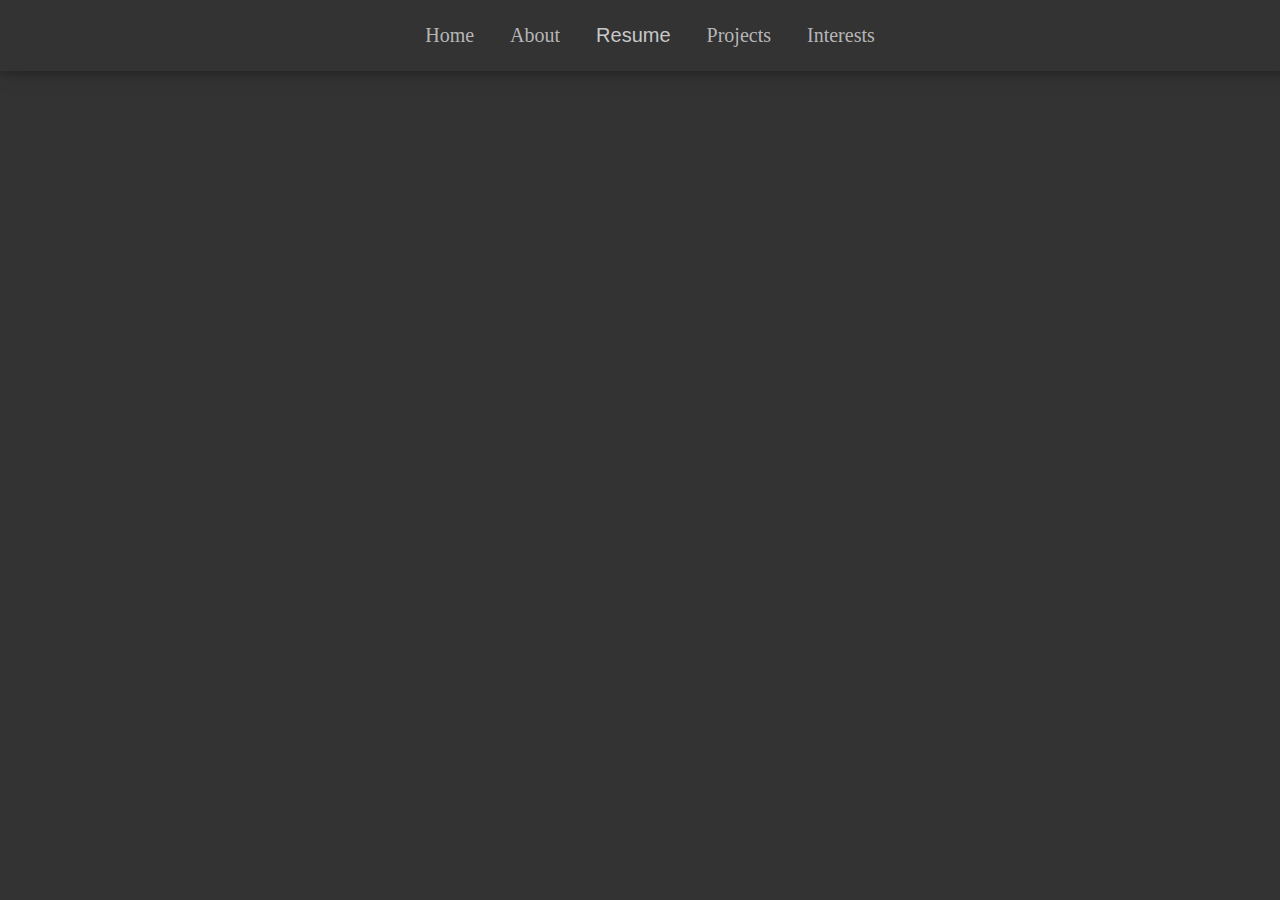
==== index.html @ 17998bdd "Rename test.html to index.html" ====
<!DOCTYPE html>
<html>
<head>
    <title>Sarat Chandra's Portfolio</title>
    <link rel="stylesheet" type="text/css" href="assests/styles/styles.css">
</head>
<body>

    <div class="navbar">
        <ul>
            <li><a href="#">Home</a></li>
            <li><a href="#">About</a></li>
            <li><button>Resume</button></li>
            <li><a href="#">Projects</a></li>
            <li><a href="#">Interests</a></li>
        </ul>
    </div>
    <div id="particles-js"></div>
    <script src="particles.js"></script>
</body>
<script>
    particlesJS.load('particles-js', 'assests/misc/particles.json', function() {
        console.log('callback - particles.js config loaded');
    });
</script>
</html>
---- assests/styles/styles.css ----
body {
    background-color: #333;
}

.navbar {
    position: fixed;
    top: 0;
    left: 0;
    width: 100%;
    background-color: rgb(51, 51, 51, 0.9);
    padding: 10px;
    text-align: center;
    z-index: 9999;
    box-shadow: 0 4px 8px 0 rgba(0, 0, 0, 0.2), 0 6px 20px 0 rgba(0, 0, 0, 0.10);

}

.navbar ul {
    list-style-type: none;
    margin: 0;
    padding: 0;
    overflow: hidden;
    background-color: #333;
}

.navbar li {
    display: inline-block;
}

.navbar li a {
    display: block;
    font-size: 20px;
    color: rgb(200, 200, 200, 0.9);
    text-align: center;
    padding: 14px 16px;
    text-decoration: none;
}

.navbar li a:hover {
    color: white;
    font-style: bold;
}

.navbar button {
    background-color: #333; /* Green */
    color: rgb(200, 200, 200);
    border: none;
    padding: 14px 16px;
    text-align: center;
    text-decoration: none;
    display: inline-block;
    font-size: 16px;
    font-size: 20px;
    transition-duration: 0.4s;
    cursor: pointer;
    border-radius: 40px;
    border-color: #f44336;
    border-width: 4px;
}

.navbar button:hover {
    background-color: #f44336;
    color: white;
}
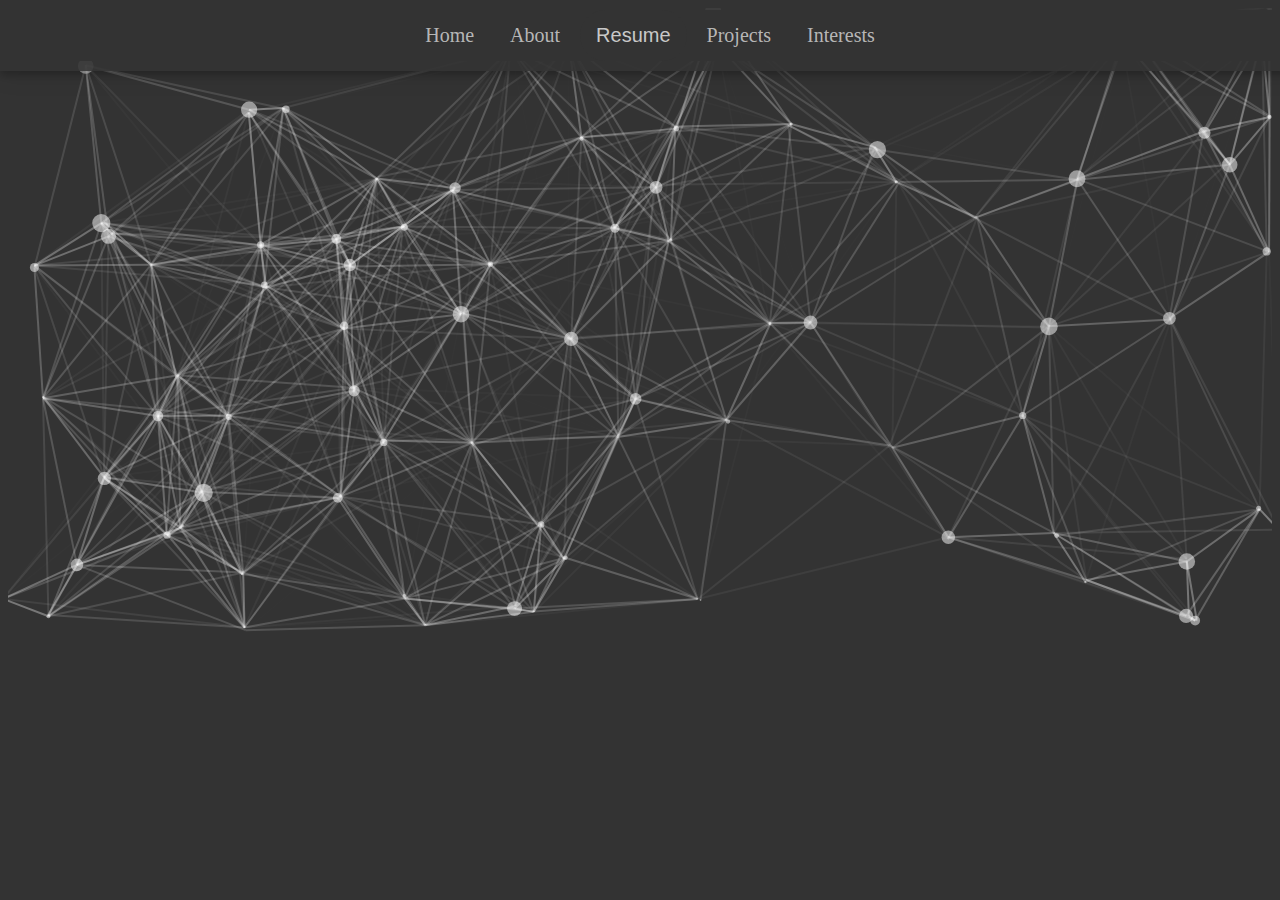
==== commit 263c1bf8: "Check Particles" ====
--- a/index.html
+++ b/index.html
@@ -16,7 +16,7 @@
         </ul>
     </div>
     <div id="particles-js"></div>
-    <script src="particles.js"></script>
+    <script src="assests/scripts/particles.js"></script>
 </body>
 <script>
     particlesJS.load('particles-js', 'assests/misc/particles.json', function() {
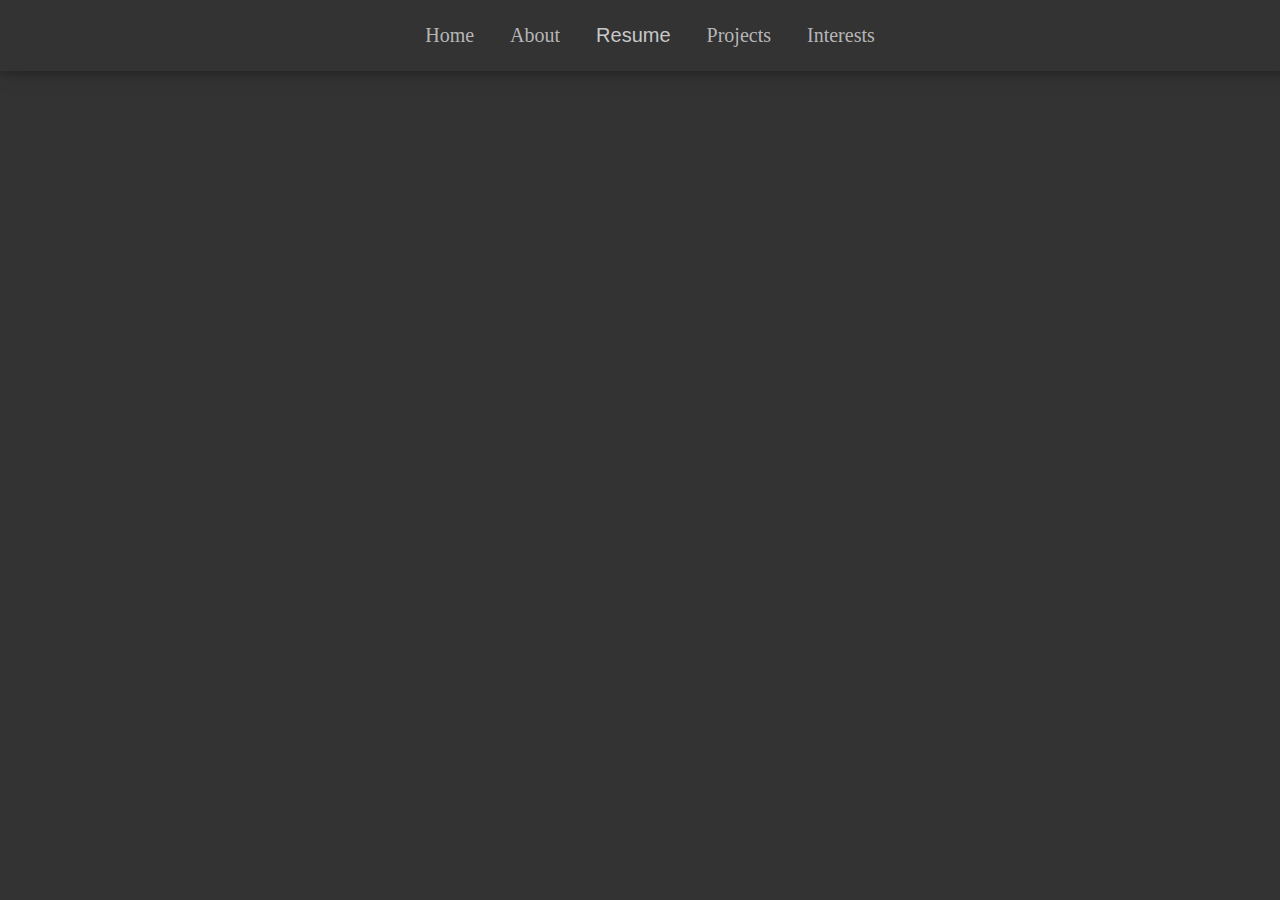
==== commit 532d4460: "Blocked Particles" ====
--- a/index.html
+++ b/index.html
@@ -15,12 +15,12 @@
             <li><a href="#">Interests</a></li>
         </ul>
     </div>
-    <div id="particles-js"></div>
-    <script src="assests/scripts/particles.js"></script>
+    <!-- <div id="particles-js"></div>
+    <script src="assests/scripts/particles.js"></script> -->
 </body>
-<script>
+<!-- <script>
     particlesJS.load('particles-js', 'assests/misc/particles.json', function() {
         console.log('callback - particles.js config loaded');
     });
-</script>
+</script> -->
 </html>
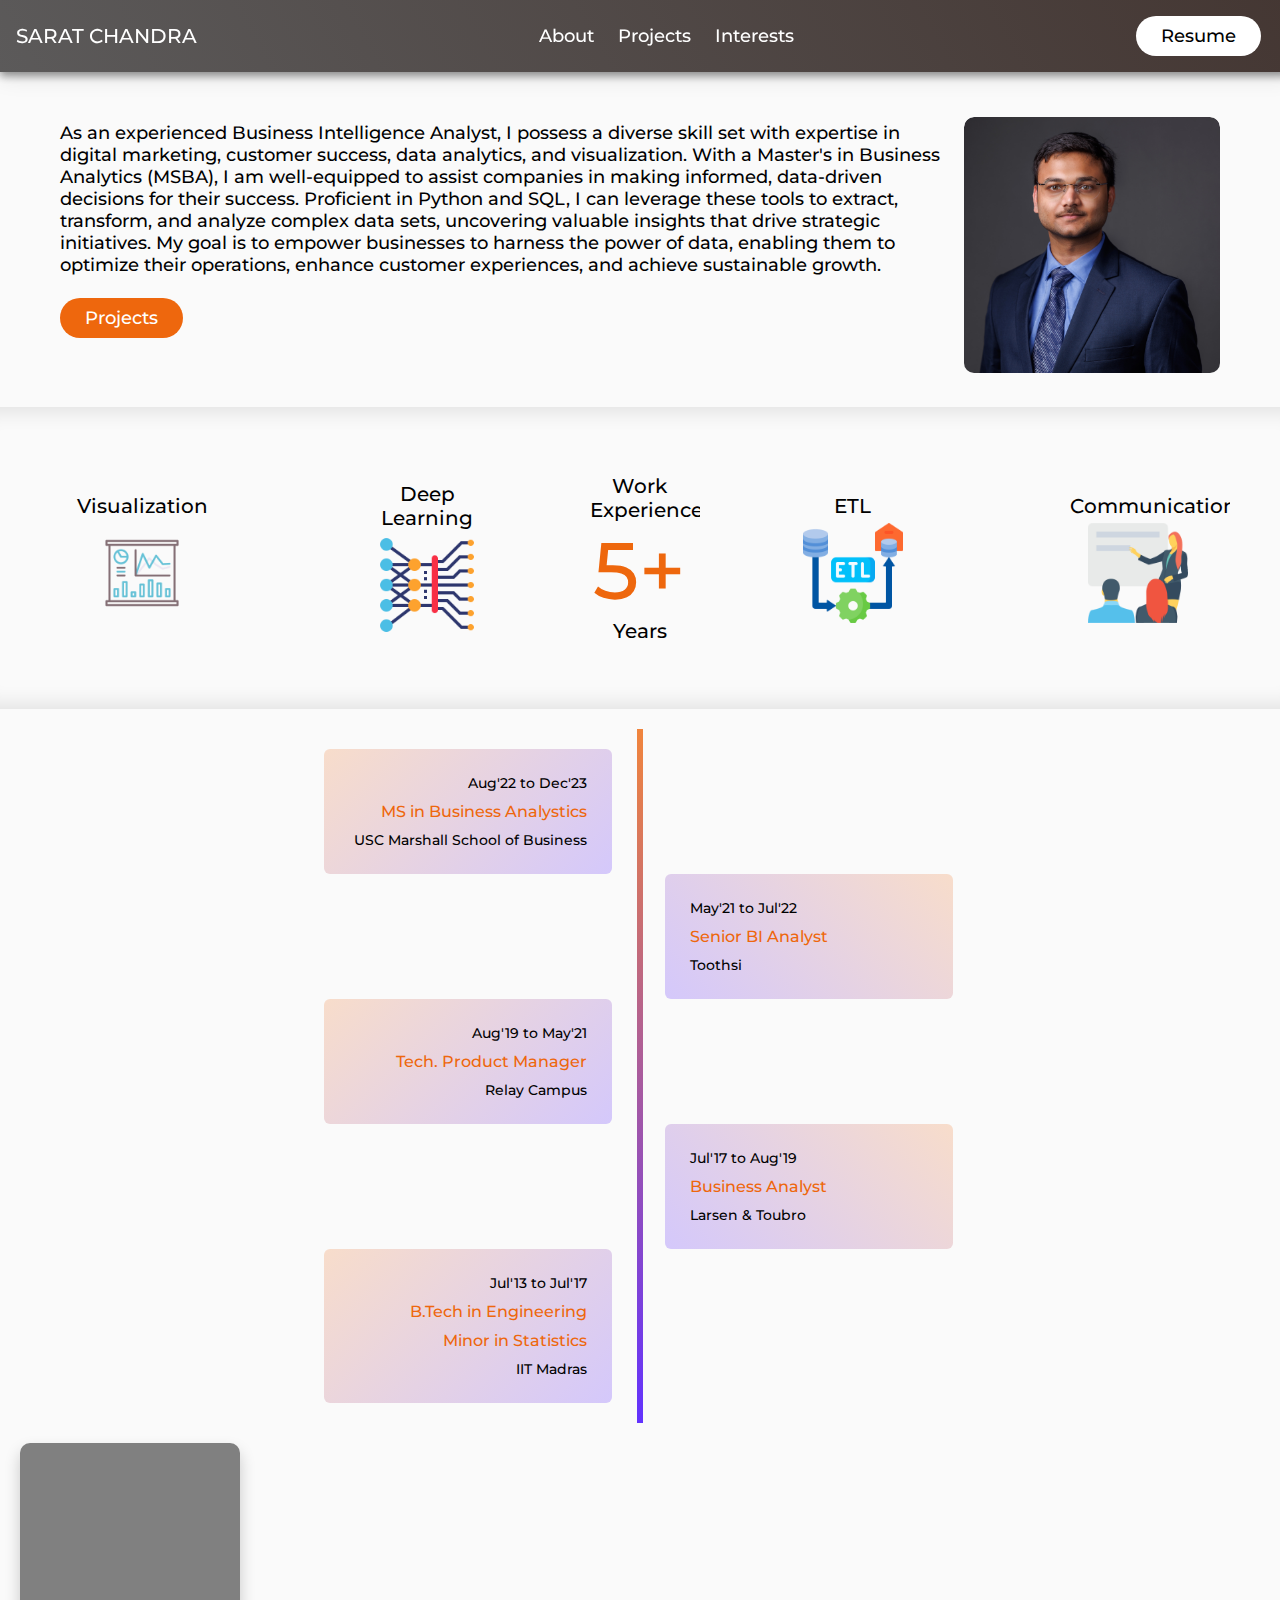
==== commit 8dc8e7c2: "testing update 1" ====
--- a/index.html
+++ b/index.html
@@ -5,22 +5,85 @@
     <link rel="stylesheet" type="text/css" href="assests/styles/styles.css">
 </head>
 <body>
-
     <div class="navbar">
         <ul>
-            <li><a href="#">Home</a></li>
+            <li><a href="#" style="font-size: 20px;">SARAT CHANDRA</a></li>
+        </ul>
+        <ul>
             <li><a href="#">About</a></li>
-            <li><button>Resume</button></li>
             <li><a href="#">Projects</a></li>
             <li><a href="#">Interests</a></li>
         </ul>
+        <ul>
+            <li><button>Resume</button></li>
+        </ul>
     </div>
-    <!-- <div id="particles-js"></div>
-    <script src="assests/scripts/particles.js"></script> -->
+    <div class = "grid-container">
+        <div class="headline_cont">
+            <div class = "headline">
+                <p>As an experienced Business Intelligence Analyst, I possess a diverse skill set with expertise in digital marketing, customer success, data analytics, and visualization. With a Master's in Business Analytics (MSBA), I am well-equipped to assist companies in making informed, data-driven decisions for their success. Proficient in Python and SQL, I can leverage these tools to extract, transform, and analyze complex data sets, uncovering valuable insights that drive strategic initiatives. My goal is to empower businesses to harness the power of data, enabling them to optimize their operations, enhance customer experiences, and achieve sustainable growth.</p>
+                <br>
+                <button>Projects</button>
+            </div>
+        </div>
+        <div class="dp_cont">
+            <div class="dp_card">
+                <img src="assests/images/profic_pic.jpg" alt="Avatar">
+            </div>
+        </div>
+    </div>
+    <div class="overview_container">
+        <div class="skills_container">
+            <h3>Visualization</h3>
+            <img src = "assests/images/data-visualization.png" alt = "Data visualization icon">
+        </div>
+        <div class="skills_container">
+            <h3>Deep Learning</h3>
+            <img src = "assests/images/deep-learning.png" alt = "Deep Learning icon">
+        </div>
+        <div class="work_exp_container">
+            <h3>Work Experience</h3>
+            <p>5+</p>
+            <h3>Years</h3>
+        </div>
+        <div class="skills_container">
+            <h3>ETL</h3>
+            <img src = "assests/images/etl.png" alt = "ETL icon">
+        </div>
+        <div class="skills_container">
+            <h3>Communication</h3>
+            <img src = "assests/images/presentation.png" alt = "Communication icon">
+        </div>
+    </div>
+    <div class="timeline">
+        <div class="content_left">
+            <h4>Aug'22 to Dec'23</h4>
+            <p>MS in Business Analystics</p>
+            <h4>USC Marshall School of Business</h4>
+        </div>
+        <div class="content_right">
+            <h4>May'21 to Jul'22</h4>
+            <p>Senior BI Analyst</p>
+            <h4>Toothsi</h4>
+        </div>
+        <div class="content_left">
+            <h4>Aug'19 to May'21</h4>
+            <p>Tech. Product Manager</p>
+            <h4>Relay Campus</h4>
+        </div>
+        <div class="content_right">
+            <h4>Jul'17 to Aug'19</h4>
+            <p>Business Analyst</p>
+            <h4>Larsen & Toubro</h4>
+        </div>
+        <div class="content_left">
+            <h4>Jul'13 to Jul'17</h4>
+            <p>B.Tech in Engineering</p>
+            <p>Minor in Statistics</p>
+            <h4>IIT Madras</h4>
+        </div>
+    </div>
+    <div class="project_card"></div>
+    <div class="long_empty_container"></div>
 </body>
-<!-- <script>
-    particlesJS.load('particles-js', 'assests/misc/particles.json', function() {
-        console.log('callback - particles.js config loaded');
-    });
-</script> -->
 </html>
--- a/assests/styles/styles.css
+++ b/assests/styles/styles.css
@@ -1,5 +1,12 @@
+@import url('https://fonts.googleapis.com/css2?family=Montserrat:wght@500&display=swap');
 body {
-    background-color: #333;
+    background-color: rgb(250, 250, 250);
+    padding-top: 87px;
+}
+
+* {
+    margin: 0px;
+    padding: 0px;
 }
 
 .navbar {
@@ -7,12 +14,15 @@
     top: 0;
     left: 0;
     width: 100%;
-    background-color: rgb(51, 51, 51, 0.9);
-    padding: 10px;
-    text-align: center;
+    background-image: linear-gradient(60deg, rgba(52, 50, 50, 0.8) , rgba(23, 6, 1, 0.8));
+    padding: 6px;
     z-index: 9999;
-    box-shadow: 0 4px 8px 0 rgba(0, 0, 0, 0.2), 0 6px 20px 0 rgba(0, 0, 0, 0.10);
-
+    box-shadow: 0 4px 8px 0 rgba(0, 0, 0, 0.4), 0 6px 20px 0 rgba(0, 0, 0, 0.10);
+    display: flex;
+    justify-content: space-between;
+    align-items: center;
+    backdrop-filter: blur(8px);
+    -webkit-backdrop-filter: blur(8px);
 }
 
 .navbar ul {
@@ -20,45 +30,284 @@
     margin: 0;
     padding: 0;
     overflow: hidden;
-    background-color: #333;
+    background-color: rgb(51, 51, 51, 0);
 }
 
 .navbar li {
     display: inline-block;
+    padding: 10px;
 }
 
 .navbar li a {
     display: block;
+    font-family: 'Montserrat', sans-serif;
+    font-weight: 500;
+    font-size: 18px;
+    color: rgb(255, 255, 255);
+    text-decoration: none;
+    transition: all 0.3s ease-in-out;
+}
+
+.navbar li a:hover {
+    color: rgb(238, 103, 13);
+    font-style: bold;
+    transform: scale(1.05);
+}
+
+.navbar button{
+    padding: 9px 25px;
+    font-family: 'Montserrat', sans-serif;
+    font-weight: 500;
+    font-size: 18px;
+    background-color: rgb(255, 255, 255);
+    border: none;
+    color: rgb(0, 0, 0);
+    border-radius: 50px;
+    cursor: pointer;
+    transition: all 0.3s ease-in-out;
+    margin-right: 15px;
+}
+
+.navbar button:hover{
+    background-color: rgb(238, 103, 13);
+    box-shadow: 0 4px 8px 0 rgba(63, 63, 63, 0.6), 0 6px 20px 0 rgba(0, 0, 0, 0.1);
+    color: white;
+    transform: scale(1.05);
+}
+.dp_card {
+    /* Add shadows to create the "card" effect */
+    transition: 0.3s ease-in-out;
+    border-radius: 10px;
+    overflow: hidden;
+    margin-right: 50px;
+    padding: 0px;
+}
+
+.dp_card img {
+    border-radius: 10px 10px 10px 10px;
+    width: 256px;
+    height: 256px;
+    object-fit: cover;
+    object-position: 0px 0%;
+    box-sizing: border-box;
+    transition: 0.3s ease-in-out;
+    padding: 0px;
+  }
+
+.dp_card:hover img {
+    object-position: 0px 0%;
+    transform: scale(1.05);
+  }
+  
+/* On mouse-over, add a deeper shadow */
+.dp_card:hover {
+    box-shadow: 0 8px 16px 0 rgba(0,0,0,0.2);  
+    transform: scale(1.02);
+}
+
+.dp_container{
+    padding: 0px;
+    padding-left: 5%;
+    font-family: 'Montserrat', sans-serif;
+    font-weight: 500;
+    font-size: 18px;
+}
+
+.headline{
+    padding: 5px;
+    padding-left: 50px;
+    font-family: 'Montserrat', sans-serif;
+    font-weight: 500;
+    font-size: 18px;
+}
+
+.headline button{
+    padding: 9px 25px;
+    font-family: 'Montserrat', sans-serif;
+    font-weight: 500;
+    font-size: 18px;
+    background-color: rgb(238, 103, 13);
+    border: none;
+    color: rgb(255, 255, 255);
+    border-radius: 50px;
+    cursor: pointer;
+    transition: all 0.3s ease 0s;
+}
+
+.headline button:hover{
+    box-shadow: 0 4px 8px 0 rgba(63, 63, 63, 0.6), 0 6px 20px 0 rgba(0, 0, 0, 0.1);
+    transform: scale(1.05);
+}
+
+.headline_cont { grid-area: headline; }
+.dp_cont { grid-area: dp; }
+
+.grid-container {
+    display: grid;
+    grid-template-areas:
+        'headline headline dp';
+    gap: 10px;
+    padding: 10px;
+}
+
+.grid-container > div {
+    text-align: left;
+    padding: 20px 0;
+}
+
+.overview_container{
+    box-shadow: inset 0px -25px 20px -20px rgba(0, 0, 0, 0.1), inset 0px 25px 20px -20px rgba(0, 0, 0, 0.1);
+    transition: all 0.3s ease 0s;
+    align-items: center;
+    display: flex;
+    justify-content: center;
+    width: 100%;
+    overflow-x:auto;
+}
+
+.overview_container:hover {
+   transform: scaleY(1.01);
+}
+
+.empty_horizontal{
+    height: 20px;
+}
+
+.work_exp_container{
+    transition: 0.3s ease-in-out;
+    border-radius: 10px;
+    overflow: hidden;
+    margin: 10px;
+    padding: 10px;
+    text-align: center;
+}
+
+.work_exp_container p{
+    font-family: 'Montserrat', sans-serif;
+    font-weight: 500;
+    font-size: 80px;
+    color: rgb(238, 103, 13);
+}
+
+.work_exp_container h3{
+    font-family: 'Montserrat', sans-serif;
+    font-weight: 500;
     font-size: 20px;
-    color: rgb(200, 200, 200, 0.9);
+    color: rgb(0, 0, 0);
+}
+
+.skills_container{
+    transition: 0.3s ease-in-out;
+    border-radius: 10px;
+    overflow: hidden;
+    margin: 50px;
+    padding: 20px;
     text-align: center;
-    padding: 14px 16px;
-    text-decoration: none;
-}
-
-.navbar li a:hover {
-    color: white;
-    font-style: bold;
-}
-
-.navbar button {
-    background-color: #333; /* Green */
-    color: rgb(200, 200, 200);
-    border: none;
-    padding: 14px 16px;
-    text-align: center;
-    text-decoration: none;
-    display: inline-block;
+    width: 250px;
+    align-items: center;
+    justify-content: center;
+}
+
+.skills_container:hover {
+    transform: scale(1.02);
+} 
+
+.skills_container img{
+    height: 100px;
+    width: 100px;
+    transition: 0.3s ease-in-out;
+}
+
+.skills_container h3{
+    font-family: 'Montserrat', sans-serif;
+    font-weight: 500;
+    font-size: 20px;
+    color: rgb(0, 0, 0);
+    padding: 5px;
+}
+
+.skills_container:hover img {
+    object-position: 0px 0%;
+    transform: scale(1.05);
+}
+
+.timeline {
+    position: relative;
+    margin: 20px auto;
+    padding: 20px;
+}
+
+/* The vertical central line */
+.timeline::after {
+    content: '';
+    position: absolute;
+    width: 6px;
+    background-image: linear-gradient(rgba(238, 103, 13, 0.8) , rgba(60, 0, 255, 0.8));
+    top: 0;
+    bottom: 0;
+    left: 50%;
+    margin-left: -3px;
+}
+
+.content_right{
+    background-image: linear-gradient(45deg, rgba(60, 0, 255, 0.2), rgba(238, 103, 13, 0.2) );
+    padding: 20px;
+    position: relative;
+    border-radius: 6px;
+    width: 20%;
+    left: 52%;
+    transition: 0.3s ease-in-out;
+}
+
+.content_left{
+    background-image: linear-gradient(135deg,rgba(238, 103, 13, 0.2) , rgba(60, 0, 255, 0.2));
+    position: relative;
+    border-radius: 6px;
+    padding: 20px;
+    width: 20%;
+    right: -24.5%;
+    text-align: right;
+    transition: 0.3s ease-in-out;
+}
+
+.long_empty_container{
+    height: 3000px;
+    width: 100%;
+}
+
+.content_left h4,.content_right h4{
+    font-family: 'Montserrat', sans-serif;
+    font-weight: 500;
+    font-size: 14px;
+    color: rgb(0, 0, 0);
+    padding: 5px;
+}
+
+.content_left p,.content_right p{
+    font-family: 'Montserrat', sans-serif;
+    font-weight: 500;
     font-size: 16px;
-    font-size: 20px;
-    transition-duration: 0.4s;
-    cursor: pointer;
-    border-radius: 40px;
-    border-color: #f44336;
-    border-width: 4px;
-}
-
-.navbar button:hover {
-    background-color: #f44336;
-    color: white;
+    color: rgb(238, 103, 13);
+    padding: 5px;
+}
+
+.content_left:hover,.content_right:hover{
+    box-shadow: 0 8px 16px 0 rgba(0,0,0,0.2);  
+    transform: scale(1.02);
+}
+
+.project_card{
+    transition: 0.3s ease-in-out;
+    border-radius: 10px;
+    overflow: hidden;
+    margin: 20px;
+    padding: 10px;
+    height: 500px;
+    width: 200px;
+    background-color: gray;
+    box-shadow: 0 8px 16px 0 rgba(0,0,0,0.2);  
+}
+
+.project_card:hover {
+    transform: scale(1.02);
 }